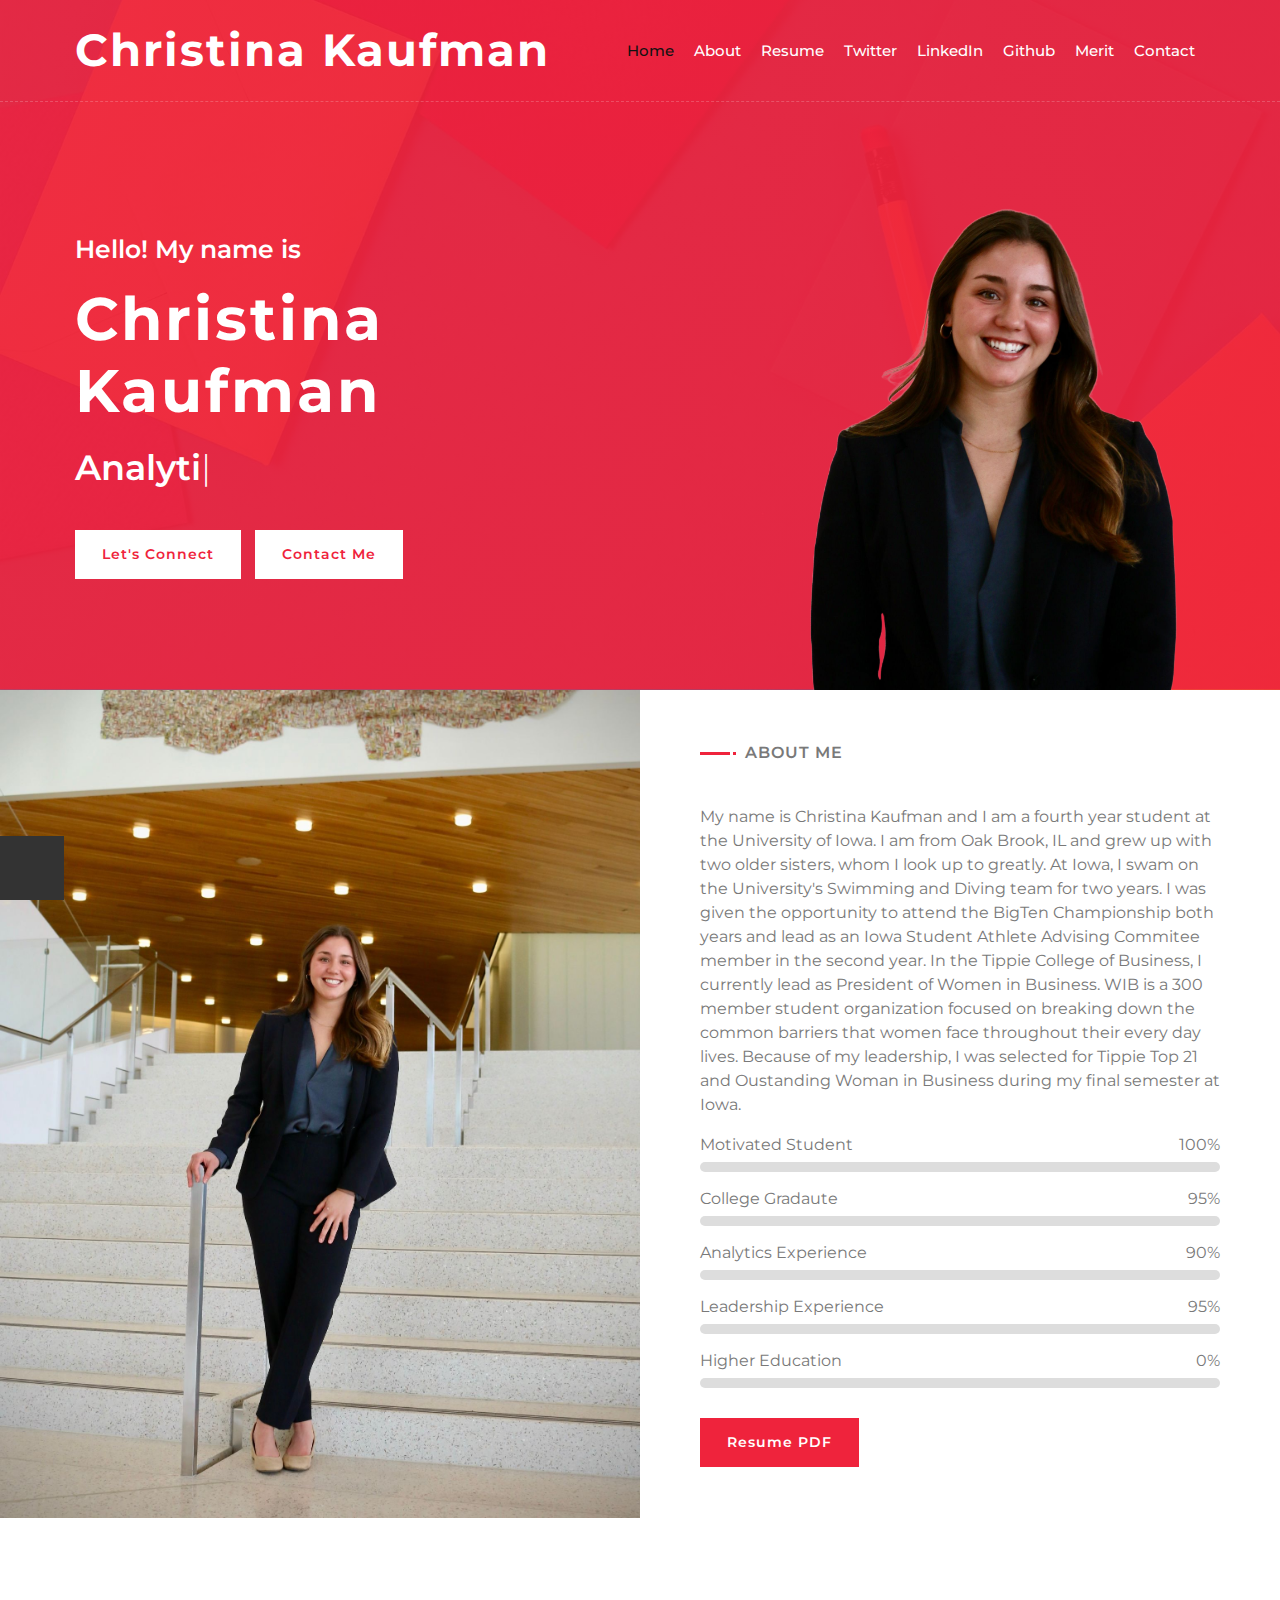
==== index.html @ ead56c54 "terms edited" ====
<!DOCTYPE html>
<html lang="en">
  <head>
    <meta charset="utf-8" />
    <title>Christina Kaufman Portfolio</title>
    <meta content="width=device-width, initial-scale=1.0" name="viewport" />
    <meta content="Free Website Template" name="keywords" />
    <meta content="Free Website Template" name="description" />

    <!-- Favicon -->
    <link href="img/favicon.ico" rel="icon" />

    <!-- Google Font -->
    <link
      href="https://fonts.googleapis.com/css2?family=Montserrat:wght@300;400;500;600;700&display=swap"
      rel="stylesheet"
    />

    <!-- CSS Libraries -->
    <link
      href="https://stackpath.bootstrapcdn.com/bootstrap/4.4.1/css/bootstrap.min.css"
      rel="stylesheet"
    />
    <link
      href="https://cdnjs.cloudflare.com/ajax/libs/font-awesome/5.10.0/css/all.min.css"
      rel="stylesheet"
    />
    <link href="lib/animate/animate.min.css" rel="stylesheet" />
    <link href="lib/owlcarousel/assets/owl.carousel.min.css" rel="stylesheet" />
    <link href="lib/lightbox/css/lightbox.min.css" rel="stylesheet" />

    <!-- Template Stylesheet -->
    <link href="css/style.css" rel="stylesheet" />
    <link rel="stylesheet" href="cookie-popup.css" />
    <div id="cookie-popup"></div>
  </head>
 <!-- Google tag (gtag.js) -->
 <script
 async
 src="https://www.googletagmanager.com/gtag/js?id=G-MNGCV8JX22"
></script>
<script>
 window.dataLayer = window.dataLayer || [];
 function gtag() {
   dataLayer.push(arguments);
 }
 gtag("js", new Date());

 gtag("config", "G-MNGCV8JX22");
</script>
  <body data-spy="scroll" data-target=".navbar" data-offset="51">
    <!-- Nav Bar Start -->
    <div class="navbar navbar-expand-lg bg-light navbar-light">
      <div class="container-fluid">
        <a href="index.html" class="navbar-brand">Christina Kaufman</a>
        <button
          type="button"
          class="navbar-toggler"
          data-toggle="collapse"
          data-target="#navbarCollapse"
        >
          <span class="navbar-toggler-icon"></span>
        </button>

        <div
          class="collapse navbar-collapse justify-content-between"
          id="navbarCollapse"
        >
          <div class="navbar-nav ml-auto">
            <a href="#home" class="nav-item nav-link active">Home</a>
            <a href="#about" class="nav-item nav-link">About</a>
            <a href="#resume" class="nav-item nav-link">Resume</a>
            <a
              href="http://www.twitter.com/ckaufman_"
              class="nav-item nav-link"
            >
              Twitter
            </a>
            <a
              href="http://www.linkedin.com/in/christina-kaufman/"
              class="nav-item nav-link"
              >LinkedIn</a
            >
            <a
              href="https://github.com/christinakaufman"
              class="nav-item nav-link"
            >
              Github</a
            >
            <a
              href="https://meritpages.com/Christina-Maria-Kaufman/5273408"
              class="nav-item nav-link"
              >Merit</a
            >
            <a href="#contact" class="nav-item nav-link">Contact</a>
          </div>
        </div>
      </div>
    </div>
    <!-- Nav Bar End -->

    <!-- Hero Start -->
    <div class="hero" id="home">
      <div class="container-fluid">
        <div class="row align-items-center">
          <div class="col-sm-12 col-md-6">
            <div class="hero-content">
              <div class="hero-text">
                <p>Hello! My name is</p>
                <h1>Christina Kaufman</h1>
                <h2></h2>
                <div class="typed-text">
                  Analytics Student, Dedicated Leader, Little Sister, Loving
                  Daughter, Loyal Friend
                </div>
              </div>
              <div class="hero-btn">
                <a
                  class="btn"
                  href="http://www.linkedin.com/in/christina-kaufman/"
                  >Let's Connect</a
                >
                <a class="btn" href="#contact">Contact Me</a>
              </div>
            </div>
          </div>
          <div class="col-sm-12 col-md-6 d-none d-md-block">
            <div class="hero-image">
              <img src="img/hero.png" alt="Hero Image" />
            </div>
          </div>
        </div>
      </div>
    </div>
    <!-- Hero End -->

    <!-- About Start -->
    <div class="about wow fadeInUp" data-wow-delay="0.1s" id="about">
      <div class="container-fluid">
        <div class="row align-items-center">
          <div class="col-lg-6">
            <div class="about-img">
              <img src="img/about.jpg" alt="Image" />
            </div>
          </div>
          <div class="col-lg-6">
            <div class="about-content">
              <div class="section-header text-left">
                <p> About Me</p>
              </div>
              <div class="about-text">
                <p>
                  My name is Christina Kaufman and I am a fourth year student at
                  the University of Iowa. I am from Oak Brook, IL and grew up
                  with two older sisters, whom I look up to greatly. At Iowa, I
                  swam on the University's Swimming and Diving team for two
                  years. I was given the opportunity to attend the BigTen
                  Championship both years and lead as an Iowa Student Athlete
                  Advising Commitee member in the second year. In the Tippie
                  College of Business, I currently lead as President of Women in
                  Business. WIB is a 300 member student organization focused on
                  breaking down the common barriers that women face throughout
                  their every day lives. Because of my leadership, I was
                  selected for Tippie Top 21 and Oustanding Woman in Business
                  during my final semester at Iowa.
                </p>
              </div>
              <div class="skills">
                <div class="skill-name">
                  <p>Motivated Student</p>
                  <p>100%</p>
                </div>
                <div class="progress">
                  <div
                    class="progress-bar"
                    role="progressbar"
                    aria-valuenow="100"
                    aria-valuemin="0"
                    aria-valuemax="100"
                  ></div>
                </div>
                <div class="skill-name">
                  <p>College Gradaute</p>
                  <p>95%</p>
                </div>
                <div class="progress">
                  <div
                    class="progress-bar"
                    role="progressbar"
                    aria-valuenow="95"
                    aria-valuemin="0"
                    aria-valuemax="100"
                  ></div>
                </div>
                <div class="skill-name">
                  <p>Analytics Experience</p>
                  <p>90%</p>
                </div>
                <div class="progress">
                  <div
                    class="progress-bar"
                    role="progressbar"
                    aria-valuenow="90"
                    aria-valuemin="0"
                    aria-valuemax="100"
                  ></div>
                </div>
                <div class="skill-name">
                  <p>Leadership Experience</p>
                  <p>95%</p>
                </div>
                <div class="progress">
                  <div
                    class="progress-bar"
                    role="progressbar"
                    aria-valuenow="90"
                    aria-valuemin="0"
                    aria-valuemax="100"
                  ></div>
                </div>
                <div class="skill-name">
                    <p>Higher Education</p>
                    <p>0%</p>
                  </div>
                  <div class="progress">
                    <div
                      class="progress-bar"
                      role="progressbar"
                      aria-valuenow="0"
                      aria-valuemin="0"
                      aria-valuemax="100"
                    ></div>
                  </div>
              </div>
              <a class="btn" a href="./pdf/Resume.pdf">Resume PDF</a>
            </div>
          </div>
        </div>
      </div>
    </div>
    <!-- About End -->

    <!-- Resume Start -->
    <div class="resume" id="resume">
      <div class="container">
        <header
          class="section-header text-center wow zoomIn"
          data-wow-delay="0.1s"
        >
          <p>My Resume</p>
          <h2>Working Experience</h2>
        </header>
        <div class="timeline">
          <div class="timeline-item left wow slideInLeft" data-wow-delay="0.1s">
            <div class="timeline-text">
              <div class="timeline-date">March 2023 - Present</div>
              <h2>Marketing Data Analyst - Part-Time</h2>
              <h4>Sioux Valley Family Health, Remote</h4>
              <p>
                Create intentional marketing content for all social media
                platformas that align with company's brand. Formulate proper
                business deals for the medical spa practice based on seasonal
                and client data. Assist company in making effective business
                decisions to grow their medical spa practice.
              </p>
            </div>
          </div>
          <div
            class="timeline-item right wow slideInRight"
            data-wow-delay="0.1s"
          >
            <div class="timeline-text">
              <div class="timeline-date">June 2022 - August 2022</div>
              <h2>Data Analytics Summer Intern</h2>
              <h4>Shore Capital Partners, Chicago, IL</h4>
              <p>
                Assist in data cleaning and organizing external portfolio
                companies and internal systems on Salesforce platforms. Utilize
                visualization tools to determine the best potential areas of
                growth for ENT and allergy companies. Create predictive models
                that determines whether patients will return in six months for
                urgent care companies.
              </p>
            </div>
          </div>
          <div class="timeline-item left wow slideInLeft" data-wow-delay="0.1s">
            <div class="timeline-text">
              <div class="timeline-date">June 2021 - May 2022</div>
              <h2>Student Analyst</h2>
              <h4>ITS HelpDesk - University of Iowa, Iowa City, IA </h4>
              <p>
                Provide front-line technical support by answering phone calls, replying to emails, and assisting walk-ins. Formulate an accurate knowledge of ITS documentation and communicate information effectively. Compile accurate data in softward program to enhance customer's experience with the ITS department.
              </p>
            </div>
        </div>
      </div>
    </div>
<!-- Job Experience End -->

<!-- Technical Experience End --> 
    <div class="resume" id="resume">
        <div class="container">
          <header
            class="section-header text-center wow zoomIn"
            data-wow-delay="0.1s"
          >
        <h2>Technical Experience</h2>
          </header>
          <div class="timeline">
            <div class="timeline-item left wow slideInLeft" data-wow-delay="0.1s">
              <div class="timeline-text">
                <h2>Tools</h2>
                <p>R, Scout, Python, SQL, Rattle, Microsoft Excel, Microsoft Access, Microsoft Azure, Scrum, GitHub, Tableau, Canva, PowerBI</p>
              </div>
            </div>
            <div class="timeline-item left wow slideInLeft" data-wow-delay="0.1s">
                <div class="timeline-text">
                  <h2>Technical Skills</h2>
                  <p>Data Visualization, Data Cleaning, Linear & Logistic Regression, Time-Series, Forecasting, Correlation, Linear Optimization, Predictive Modeling & Analytics, Digital Product Management</p>
                </div>
              </div>
            </div>
        </div>
    </div>
<!-- Techical Experience End -->

 <!-- Resume Start -->
 <div class="resume" id="resume">
    <div class="container">
      <header
        class="section-header text-center wow zoomIn"
        data-wow-delay="0.1s"
      >
        <h2>Leadership Experience</h2>
      </header>
      <div class="timeline">
        <div class="timeline-item left wow slideInLeft" data-wow-delay="0.1s">
          <div class="timeline-text">
            <div class="timeline-date">April 2022 - Present</div>
            <h2>President</h2>
            <h4>Women in Business</h4>
            <p>
              Coordinate a diverse speaker series for general meetings that relates to a variety of members throughout the year. Motivate the executive board in achieving their goals by communicating frequently and offering assistance. Assist in planning and executing the Big10 Women in Business Leadership Conference.
            </p>
          </div>
        </div>
        <div
          class="timeline-item right wow slideInRight"
          data-wow-delay="0.1s"
        >
          <div class="timeline-text">
            <div class="timeline-date">August 2022 - Present</div>
            <h2>Member</h2>
            <h4>Tippie Gender Inclusivity Task Force</h4>
            <p>
              Elected by the Dean of the Tippie College of Business to serve on board with five other students and professors. Attend monthly meetings to disucss gender equity and related issues within the Tippie College of Business.
            </p>
          </div>
        </div>
        <div class="timeline-item left wow slideInLeft" data-wow-delay="0.1s">
          <div class="timeline-text">
            <div class="timeline-date">August 2019 - May 2021</div>
            <h2>Student Athlete</h2>
            <h4>University of Iowa Women's Swimming & Diving </h4>
            <p>
              Participated in Big Ten Conference Championships in 2020 & 2021. Recipient of the "Fight for Iowa" award for the 2020-21 season. Defended Title IX within the athletic department, which resulted in team's reinstatement. One of fifty student athlete representatives for the Iowa Athletic Program. Coordinate and promoted civil engagement and educational events each month for Iowa Athletics. One of eight Leadership subcommittee members who enhanced leadership qualities of the student athletes.
            </p>
          </div>
      </div>
    </div>
  </div>
<!-- Job Experience End -->

    <!-- Banner Start -->
    <div class="banner wow zoomIn" data-wow-delay="0.1s">
        <div class="container">
        <div class="section-header text-center">
          <p>Awards & Recognitions</p>
          <h2>2023 <span>Tippie Top 21</span> Awardee</h2>
        </div>
        <div class="container banner-text">
          <p>
            Selected due to excellence in leadership, scholarship, advancing
            DEI, and experiential learning skills within the Tippie College of
            Business. One of twenty-one students in the college to receive this
            award in 2023.
          </p>
        </div>
      </div>
    </div>
    <!-- Banner End -->

    <!-- Banner Start -->
    <div class="banner wow zoomIn" data-wow-delay="0.1s">
      <div class="container">
        <div class="section-header text-center">
          <p>Awards & Recognition</p>
          <h2>2023 <span>Oustanding Women in Business</span> Awardee</h2>
        </div>
        <div class="container banner-text">
          <p>
            One of nine selected for 2023 Oustanding Women in Business. Selected
            due to my leadership and notability within the Tippie College of
            Business.
          </p>
        </div>
      </div>
    </div>
    <!-- Banner End -->

    <!-- Banner Start -->
    <div class="banner wow zoomIn" data-wow-delay="0.1s">
      <div class="container">
        <div class="section-header text-center">
          <p>Awards & Recognition</p>
          <h2>2021 <span>Fight for Iowa</span> Awardee</h2>
        </div>
        <div class="container banner-text">
          <p>
            Given to an athlete who shows commitment and passion to the
            University of Iowa's mission. For my efforts defending Title IX
            within Iowa Athletics, resulting in the reinstatement of the
            University of Iowa Swimming & Diving program.
          </p>
        </div>
      </div>
    </div>
    <!-- Banner End -->

    <!-- Contact Start -->
    <div class="contact wow fadeInUp" data-wow-delay="0.1s" id="contact">
      <div class="container-fluid">
        <div class="container">
          <div class="row align-items-center">
            <div class="col-md-4"></div>
            <div class="col-md-8">
              <div class="contact-form">
                <div id="success"></div>
                <form
                  name="sentMessage"
                  id="contactForm"
                  novalidate="novalidate"
                >
                  <div class="control-group">
                    <input
                      type="text"
                      class="form-control"
                      id="name"
                      placeholder="Your Name"
                      required="required"
                      data-validation-required-message="Please enter your name"
                    />
                    <p class="help-block"></p>
                  </div>
                  <div class="control-group">
                    <input
                      type="email"
                      class="form-control"
                      id="email"
                      placeholder="Your Email"
                      required="required"
                      data-validation-required-message="Please enter your email"
                    />
                    <p class="help-block"></p>
                  </div>
                  <div class="control-group">
                    <input
                      type="text"
                      class="form-control"
                      id="subject"
                      placeholder="Subject"
                      required="required"
                      data-validation-required-message="Please enter a subject"
                    />
                    <p class="help-block"></p>
                  </div>
                  <div class="control-group">
                    <textarea
                      class="form-control"
                      id="message"
                      placeholder="Message"
                      required="required"
                      data-validation-required-message="Please enter your message"
                    ></textarea>
                    <p class="help-block"></p>
                  </div>
                  <div>
                    <button class="btn" type="submit" id="sendMessageButton">
                      Send Message
                    </button>
                  </div>
                </form>
              </div>
            </div>
          </div>
        </div>
      </div>
    </div>
    <!-- Contact End -->

    <!-- Footer Start -->
    <div class="footer wow fadeIn" data-wow-delay="0.3s">
      <div class="container-fluid">
        <div class="container">
          <div class="footer-info">
            <h2>Christina Kaufman</h2>
            <h3>Iowa City & Chicagoland Areas</h3>
            <div class="footer-menu">
              <p>(630) 649-8165</p>
              <p>christina.m.kaufman@gmail.com</p>
            </div>
            <div class="footer-social">
              <a href="http://www.twitter.com/ckaufman_"
                ><i class="fab fa-twitter"></i
              ></a>
              <a href="https://www.linkedin.com/in/christina-kaufman/"
                ><i class="fab fa-linkedin-in"></i
              ></a>
            </div>
          </div>
        </div>
        <div class="container copyright">
          <p>
            &copy; <a href="#">Christina Kaufman Portfolio 2023</a>, All Right
            Reserved | Designed By
            <a>Christina Kaufman</a>
          </p>
          <p><a href="./privacy.html" class="privacy-link">Privacy Policy</a></p>
          <p><a href="./terms.html" class="terms-link">Terms and Conditions</a></p>
          <p><a href="./cookie-popup.html" class="cookie-popup">Cookies</a></p>
        </div>
      </div>
    </div>
    <!-- Footer End -->

    <!-- Back to top button -->
    <a href="#" class="btn back-to-top"><i class="fa fa-chevron-up"></i></a>

    <!-- Pre Loader -->
    <div id="loader" class="show">
      <div class="loader"></div>
    </div>

    <!-- JavaScript Libraries -->
    <script src="https://code.jquery.com/jquery-3.4.1.min.js"></script>
    <script src="https://stackpath.bootstrapcdn.com/bootstrap/4.4.1/js/bootstrap.bundle.min.js"></script>
    <script src="lib/easing/easing.min.js"></script>
    <script src="lib/wow/wow.min.js"></script>
    <script src="lib/waypoints/waypoints.min.js"></script>
    <script src="lib/typed/typed.min.js"></script>
    <script src="lib/owlcarousel/owl.carousel.min.js"></script>
    <script src="lib/isotope/isotope.pkgd.min.js"></script>
    <script src="lib/lightbox/js/lightbox.min.js"></script>

    <!-- Contact Javascript File -->
    <script src="mail/jqBootstrapValidation.min.js"></script>
    <script src="mail/contact.js"></script>

    <!-- Template Javascript -->
    <script src="js/main.js"></script>
    <script src="cookie-popup.js"></script>
  </body>
</html>
---- css/style.css ----
/*******************************/
/********* General CSS *********/
/*******************************/
body {
  color: #797979;
  background: #ffffff;
  font-family: "Montserrat", sans-serif;
}

h1,
h2,
h3,
h4,
h5,
h6 {
  color: #414141;
}

a {
  color: #313131;
  transition: 0.3s;
}

a:hover,
a:active,
a:focus {
  color: #ef233c;
  outline: none;
  text-decoration: none;
}

.btn:focus,
.form-control:focus {
  box-shadow: none;
}

.container-fluid {
  max-width: 1366px;
}

.btn {
  padding: 12px 25px;
  font-size: 14px;
  font-weight: 600;
  letter-spacing: 1px;
  color: #ffffff;
  background: #ef233c;
  border: 2px solid transparent;
  border-radius: 0;
  box-shadow: inset 0 0 0 50px #ef233c;
  transition: ease-out 0.3s;
  -webkit-transition: ease-out 0.3s;
  -moz-transition: ease-out 0.3s;
}

.btn:hover {
  color: #ef233c;
  background: transparent;
  box-shadow: inset 0 0 0 0 #ef233c;
  border-color: #ef233c;
}

#loader {
  position: fixed;
  top: 0;
  right: 0;
  bottom: 0;
  left: 0;
  display: flex;
  align-items: center;
  justify-content: center;
  background: #ffffff;
  opacity: 0;
  visibility: hidden;
  -webkit-transition: opacity 0.3s ease-out, visibility 0s linear 0.3s;
  -o-transition: opacity 0.3s ease-out, visibility 0s linear 0.3s;
  transition: opacity 0.3s ease-out, visibility 0s linear 0.3s;
  z-index: 999;
}

#loader.show {
  -webkit-transition: opacity 0.6s ease-out, visibility 0s linear 0s;
  -o-transition: opacity 0.6s ease-out, visibility 0s linear 0s;
  transition: opacity 0.6s ease-out, visibility 0s linear 0s;
  visibility: visible;
  opacity: 1;
}

#loader .loader {
  position: relative;
  width: 45px;
  height: 45px;
  border: 5px solid #dddddd;
  border-top: 5px solid #ef233c;
  border-radius: 50%;
  -webkit-animation: spin 2s linear infinite;
  animation: spin 2s linear infinite;
}

@-webkit-keyframes spin {
  0% {
    -webkit-transform: rotate(0deg);
  }
  100% {
    -webkit-transform: rotate(360deg);
  }
}

@keyframes spin {
  0% {
    transform: rotate(0deg);
  }
  100% {
    transform: rotate(360deg);
  }
}

.back-to-top {
  position: fixed;
  display: none;
  width: 44px;
  height: 44px;
  padding: 8px 0;
  text-align: center;
  line-height: 1;
  font-size: 22px;
  right: 15px;
  bottom: 15px;
  z-index: 9;
}

.back-to-top i {
  color: #ffffff;
}

.back-to-top:hover i {
  color: #414141;
}

/**********************************/
/*********** Nav Bar CSS **********/
/**********************************/
.navbar {
  position: relative;
  transition: 0.5s;
  z-index: 999;
}

.navbar.nav-sticky {
  position: fixed;
  top: 0;
  width: 100%;
  box-shadow: 0 2px 5px rgba(0, 0, 0, 0.3);
}

.navbar .navbar-brand {
  margin: 0;
  font-size: 45px;
  line-height: 0px;
  font-weight: 700;
  letter-spacing: 2px;
  transition: 0.5s;
}

.navbar .navbar-brand img {
  max-width: 100%;
  max-height: 40px;
}

.navbar .dropdown-menu {
  margin-top: 0;
  border: 0;
  border-radius: 0;
  background: #f8f9fa;
}

@media (min-width: 992px) {
  .navbar {
    position: absolute;
    width: 100%;
    padding: 30px 60px;
    background: transparent !important;
    border-bottom: 1px dashed rgba(256, 256, 256, 0.2);
    z-index: 9;
  }

  .navbar.nav-sticky {
    padding: 10px 60px;
    background: #ffffff !important;
  }

  .navbar .navbar-brand {
    color: #ffffff;
  }

  .navbar.nav-sticky .navbar-brand {
    color: #ef233c;
  }

  .navbar-light .navbar-nav .nav-link,
  .navbar-light .navbar-nav .nav-link:focus {
    padding: 10px 10px 8px 10px;
    color: #ffffff;
    font-size: 15px;
    font-weight: 500;
  }

  .navbar-light.nav-sticky .navbar-nav .nav-link,
  .navbar-light.nav-sticky .navbar-nav .nav-link:focus {
    color: #414141;
  }

  .navbar-light .navbar-nav .nav-link:hover,
  .navbar-light .navbar-nav .nav-link.active {
    color: #111111;
  }

  .navbar-light.nav-sticky .navbar-nav .nav-link:hover,
  .navbar-light.nav-sticky .navbar-nav .nav-link.active {
    color: #ef233c;
  }
}

@media (max-width: 991.98px) {
  .navbar {
    padding: 15px;
    background: #ffffff !important;
  }

  .navbar .navbar-brand {
    color: #ef233c;
  }

  .navbar .navbar-nav {
    margin-top: 15px;
  }

  .navbar a.nav-link {
    padding: 5px;
  }

  .navbar .dropdown-menu {
    box-shadow: none;
  }
}

/*******************************/
/********** Hero CSS ***********/
/*******************************/
.hero {
  position: relative;
  width: 100%;
  margin-bottom: 45px;
  padding: 120px 0 0 0;
  overflow: hidden;
  background: linear-gradient(rgba(239, 35, 60, 0.95), rgba(239, 35, 60, 0.95)),
    url(../img/hero-bg.jpg);
  background-position: center;
  background-repeat: no-repeat;
  background-size: cover;
}

.hero .container-fluid {
  padding: 0;
}

.hero .hero-image {
  position: relative;
  text-align: right;
  padding-right: 75px;
}

.hero .hero-image img {
  max-width: 80%;
  max-height: 80%;
}

.hero .hero-content {
  position: relative;
  padding-left: 75px;
  display: flex;
  align-items: flex-start;
  justify-content: center;
  flex-direction: column;
}

.hero .hero-text p {
  color: #ffffff;
  font-size: 25px;
  font-weight: 600;
  margin-bottom: 15px;
}

.hero .hero-text h1 {
  color: #ffffff;
  font-size: 60px;
  font-weight: 700;
  letter-spacing: 3px;
  margin-bottom: 15px;
}

.hero .hero-text h2 {
  display: inline-block;
  margin: 0;
  height: 35px;
  color: #ffffff;
  font-size: 35px;
  font-weight: 600;
}

.hero .hero-text .typed-text {
  display: none;
}

.hero .hero-text .typed-cursor {
  font-size: 35px;
  font-weight: 300;
  color: #ffffff;
}

.hero .hero-btn .btn {
  margin-top: 35px;
  color: #ef233c;
  background: #ffffff;
  box-shadow: inset 0 0 0 50px #ffffff;
}

.hero .hero-btn .btn:hover {
  color: #ffffff;
  background: transparent;
  box-shadow: inset 0 0 0 0 #ffffff;
  border-color: #ffffff;
}

.hero .hero-btn .btn:first-child {
  margin-right: 10px;
}

@media (max-width: 991.98px) {
  .hero {
    padding-top: 60px;
  }

  .hero .hero-content {
    padding: 0 15px;
  }

  .hero .hero-text p {
    font-size: 20px;
  }

  .hero .hero-text h1 {
    font-size: 45px;
  }

  .hero .hero-text h2 {
    font-size: 25px;
    height: 25px;
  }

  .hero .hero-btn .btn {
    padding: 12px 30px;
    letter-spacing: 1px;
  }
}

@media (max-width: 767.98px) {
  .hero {
    padding-top: 60px;
    padding-bottom: 60px;
  }

  .hero,
  .hero .hero-text,
  .hero .hero-btn {
    width: 100%;
    text-align: center;
  }

  .hero .hero-text p {
    font-size: 18px;
  }

  .hero .hero-text h1 {
    font-size: 35px;
  }

  .hero .hero-text h2 {
    font-size: 22px;
    height: 22px;
  }

  .hero .hero-btn .btn {
    padding: 10px 15px;
    letter-spacing: 1px;
  }
}

@media (max-width: 575.98px) {
  .hero .hero-text p {
    font-size: 16px;
  }

  .hero .hero-text h1 {
    font-size: 30px;
  }

  .hero .hero-text h2 {
    font-size: 18px;
    height: 18px;
  }

  .hero .hero-btn .btn {
    padding: 8px 10px;
    letter-spacing: 0;
  }
}

/*******************************/
/******* Section Header ********/
/*******************************/
.section-header {
  position: relative;
  margin-bottom: 45px;
}

.section-header p {
  display: inline-block;
  margin: 0 30px;
  margin-bottom: 10px;
  padding-left: 15px;
  position: relative;
  font-size: 16px;
  font-weight: 600;
  letter-spacing: 1px;
  text-transform: uppercase;
  background: #ffffff;
}

.section-header p::before {
  position: absolute;
  content: "";
  height: 3px;
  top: 11px;
  right: 0;
  left: -30px;
  background: #ef233c;
  z-index: -1;
}

.section-header p::after {
  position: absolute;
  content: "";
  width: 3px;
  height: 3px;
  top: 11px;
  left: 3px;
  background: #ef233c;
  z-index: 1;
}

.section-header h2 {
  margin: 0;
  position: relative;
  font-size: 45px;
  font-weight: 700;
}

@media (max-width: 767.98px) {
  .section-header h2 {
    font-size: 30px;
  }
}

/*******************************/
/********** About CSS **********/
/*******************************/
.about {
  position: relative;
  width: 100%;
  margin: -45px 0 45px 0;
}

.about .col-lg-6 {
  padding: 0;
}

.about .section-header {
  margin-bottom: 30px;
}

.about .about-img {
  position: relative;
  height: 100%;
}

.about .about-img img {
  position: relative;
  width: 100%;
  height: 100%;
  object-fit: cover;
}

.about .about-content {
  padding: 0 60px;
}

.about .about-text p {
  font-size: 16px;
}

.about .skills {
  margin-bottom: 30px;
}

.about .skill-name {
  margin-top: 15px;
}

.about .skill-name p {
  display: inline-block;
  margin-bottom: 5px;
  font-size: 16px;
  font-weight: 400;
}

.about .skill-name p:last-child {
  float: right;
}

.about .progress {
  height: 10px;
  border-radius: 10px;
  background: #dddddd;
}

.about .progress .progress-bar {
  width: 0px;
  background: #ef233c;
  border-radius: 10px;
  transition: 2s;
}

.about .about-text a.btn {
  margin-top: 15px;
}

@media (max-width: 991.98px) {
  .about .about-content {
    padding: 45px 15px 0 15px;
  }
}

/*******************************/
/******* Experience CSS ********/
/*******************************/
.experience {
  position: relative;
  padding: 45px 0 15px 0;
}

.experience .timeline {
  position: relative;
  width: 100%;
}

.experience .timeline::after {
  content: "";
  position: absolute;
  width: 2px;
  background: #ef233c;
  top: 0;
  bottom: 0;
  left: 50%;
  margin-left: -1px;
}

.experience .timeline .timeline-item {
  position: relative;
  background: inherit;
  width: 50%;
  margin-bottom: 30px;
}

.experience .timeline .timeline-item.left {
  left: 0;
  padding-right: 30px;
}

.experience .timeline .timeline-item.right {
  left: 50%;
  padding-left: 30px;
}

.experience .timeline .timeline-item::after {
  content: "";
  position: absolute;
  width: 16px;
  height: 16px;
  top: 48px;
  right: -8px;
  background: #ffffff;
  border: 2px solid #ef233c;
  border-radius: 16px;
  z-index: 1;
}

.experience .timeline .timeline-item.right::after {
  left: -8px;
}

.experience .timeline .timeline-item::before {
  content: "";
  position: absolute;
  width: 0;
  height: 0;
  top: 46px;
  right: 10px;
  z-index: 1;
  border: 10px solid;
  border-color: transparent transparent transparent #dddddd;
}

.experience .timeline .timeline-item.right::before {
  left: 10px;
  border-color: transparent #dddddd transparent transparent;
}

.experience .timeline .timeline-date {
  position: absolute;
  width: 100%;
  top: 44px;
  font-size: 16px;
  font-weight: 600;
  color: #ef233c;
  text-transform: uppercase;
  letter-spacing: 1px;
  z-index: 1;
}

.experience .timeline .timeline-item.left .timeline-date {
  text-align: left;
  left: calc(100% + 55px);
}

.experience .timeline .timeline-item.right .timeline-date {
  text-align: right;
  right: calc(100% + 55px);
}

.experience .timeline .timeline-text {
  padding: 30px;
  background: #ffffff;
  position: relative;
  border-right: 5px solid #dddddd;
  box-shadow: 0 0 60px rgba(0, 0, 0, 0.08);
}

.experience .timeline .timeline-item.right .timeline-text {
  border-right: none;
  border-left: 5px solid #dddddd;
}

.experience .timeline .timeline-text h2 {
  margin: 0 0 5px 0;
  font-size: 22px;
  font-weight: 600;
}

.experience .timeline .timeline-text h4 {
  margin: 0 0 10px 0;
  font-size: 16px;
  font-style: italic;
  font-weight: 400;
}

.experience .timeline .timeline-text p {
  margin: 0;
  font-size: 16px;
}

@media (max-width: 767.98px) {
  .experience .timeline::after {
    left: 8px;
  }

  .experience .timeline .timeline-item {
    width: 100%;
    padding-left: 38px;
  }

  .experience .timeline .timeline-item.left {
    padding-right: 0;
  }

  .experience .timeline .timeline-item.right {
    left: 0%;
    padding-left: 38px;
  }

  .experience .timeline .timeline-item.left::after,
  .experience .timeline .timeline-item.right::after {
    left: 0;
  }

  .experience .timeline .timeline-item.left::before,
  .experience .timeline .timeline-item.right::before {
    left: 18px;
    border-color: transparent #dddddd transparent transparent;
  }

  .experience .timeline .timeline-item.left .timeline-date,
  .experience .timeline .timeline-item.right .timeline-date {
    position: relative;
    top: 0;
    right: auto;
    left: 0;
    text-align: left;
    margin-bottom: 10px;
  }

  .experience .timeline .timeline-item.left .timeline-text,
  .experience .timeline .timeline-item.right .timeline-text {
    border-right: none;
    border-left: 5px solid #dddddd;
  }
}

/*******************************/
/********* Service CSS *********/
/*******************************/
.service {
  position: relative;
  width: 100%;
  padding: 45px 0 15px 0;
}

.service .service-item {
  position: relative;
  margin-bottom: 30px;
  display: flex;
  align-items: center;
  box-shadow: inset 0 0 0 0 transparent;
  transition: ease-out 0.5s;
}

.service .service-item:hover {
  box-shadow: inset 800px 0 0 0 #ef233c;
}

.service .service-icon {
  position: relative;
  width: 150px;
  min-height: 150px;
  display: flex;
  align-items: center;
  justify-content: center;
  border: 1px solid #ef233c;
  background: #ffffff;
}

.service .service-icon i {
  position: relative;
  font-size: 60px;
  color: #ef233c;
  transition: 0.3s;
}

.service .service-item:hover i {
  font-size: 75px;
}

.service .service-text {
  position: relative;
  width: calc(100% - 120px);
  padding: 0 30px;
}

.service .service-text h3 {
  margin-bottom: 10px;
  font-size: 20px;
  font-weight: 600;
  transition: 1s;
}

.service .service-text p {
  margin: 0;
  font-size: 16px;
  transition: 1s;
}

.service .service-item:hover .service-text h3,
.service .service-item:hover .service-text p {
  color: #ffffff;
}

@media (max-width: 575.98px) {
  .service .service-text h3 {
    font-size: 16px;
    margin-bottom: 5px;
  }

  .service .service-text p {
    font-size: 14px;
  }
}

/*******************************/
/******** Portfolio CSS ********/
/*******************************/
.portfolio {
  position: relative;
  padding: 45px 0 15px 0;
}

.portfolio #portfolio-filter {
  padding: 0;
  margin: -15px 0 25px 0;
  list-style: none;
  font-size: 0;
  text-align: center;
}

.portfolio #portfolio-filter li {
  cursor: pointer;
  display: inline-block;
  margin: 5px;
  padding: 6px 12px;
  font-size: 14px;
  font-weight: 600;
  color: #ffffff;
  background: #ef233c;
  border: 2px solid transparent;
  border-radius: 0;
  box-shadow: inset 0 0 0 50px #ef233c;
  transition: ease-out 0.3s;
  -webkit-transition: ease-out 0.3s;
  -moz-transition: ease-out 0.3s;
}

.portfolio #portfolio-filter li:hover,
.portfolio #portfolio-filter li.filter-active {
  color: #ef233c;
  background: transparent;
  box-shadow: inset 0 0 0 0 #ef233c;
  border-color: #ef233c;
}

.portfolio .portfolio-item {
  position: relative;
}

.portfolio .portfolio-wrap {
  position: relative;
  width: 100%;
}

.portfolio .portfolio-img {
  position: relative;
  overflow: hidden;
}

.portfolio .portfolio-img img {
  position: relative;
  width: 100%;
  height: 100%;
  object-fit: cover;
  transform: scale(1.1);
  transition: 0.5s;
}

.portfolio .portfolio-item:hover img {
  margin-left: 15px;
}

.portfolio .portfolio-text {
  position: relative;
  height: 60px;
  width: calc(100% - 30px);
  margin: -30px 15px 30px 15px;
  display: flex;
  align-items: center;
  background: #ffffff;
  box-shadow: 0 0 15px rgba(0, 0, 0, 0.12);
}

.portfolio .portfolio-text h3 {
  width: calc(100% - 70px);
  font-size: 18px;
  font-weight: 600;
  margin: 0 0 0 15px;
  white-space: nowrap;
  overflow: hidden;
}

.portfolio .portfolio-text a.btn {
  width: 50px;
  height: 50px;
  padding: 0 0 2px 1px;
  display: flex;
  align-items: center;
  justify-content: center;
  font-size: 45px;
  font-weight: 100;
}

.portfolio .portfolio-item:hover a.btn {
  color: #ef233c;
  background: transparent;
  box-shadow: inset 0 0 0 0 #ef233c;
  border-color: #ef233c;
}

/*******************************/
/********* Banner CSS **********/
/*******************************/
.banner {
  position: relative;
  width: 100%;
  margin: 45px 0;
  padding: 90px 0;
  background: #ef233c;
}

.banner .container {
  max-width: 750px;
  text-align: center;
}

.banner .section-header {
  margin-bottom: 20px;
}

.banner .section-header p {
  color: #414141;
  background: transparent;
}

.banner .section-header p::after {
  display: none;
}

.banner .section-header h2 {
  color: #ffffff;
}

.banner .section-header h2 span {
  color: #414141;
  font-size: 50px;
}

.banner .banner-text p {
  font-size: 18px;
  color: #ffffff;
}

.banner .banner-text .btn {
  margin-top: 15px;
  color: #ef233c;
  background: #ffffff;
  box-shadow: inset 0 0 0 50px #ffffff;
}

.banner .banner-text .btn:hover {
  color: #ffffff;
  background: transparent;
  box-shadow: inset 0 0 0 0 #ffffff;
  border-color: #ffffff;
}

/*******************************/
/********* Pricing CSS *********/
/*******************************/
.price {
  position: relative;
  width: 100%;
  padding: 45px 0 15px 0;
}

.price .row {
  padding: 0 15px;
}

.price .col-md-4 {
  padding: 0;
}

.price .price-item {
  position: relative;
  margin-bottom: 30px;
  background: #ffffff;
}

.price .featured-item {
  box-shadow: 0 0 30px rgba(0, 0, 0, 0.2);
  z-index: 1;
}

.price .price-header,
.price .price-body,
.price .price-footer {
  position: relative;
  text-align: center;
}

.price .price-header {
  padding: 45px 0 30px 0;
  color: #414141;
}

.price .price-item.featured-item .price-header {
  color: #ef233c;
}

.price .price-title h2 {
  font-size: 25px;
  font-weight: 400;
  text-transform: uppercase;
}

.price .price-prices h2 {
  font-size: 45px;
  font-weight: 700;
  margin-left: 10px;
}

.price .price-prices h2 small {
  position: absolute;
  font-size: 18px;
  font-weight: 400;
  margin-top: 9px;
  margin-left: -12px;
}

.price .price-prices h2 span {
  margin-left: 1px;
  font-size: 18px;
  font-weight: 400;
}

.price .price-item.featured-item h2 {
  color: #ef233c;
}

.price .price-body {
  padding: 0 0 20px 0;
}

.price .price-description ul {
  margin: 0;
  padding: 0;
  list-style: none;
}

.price .price-description ul li {
  padding: 0 0 20px 0;
}

.price .price-item .price-action {
  padding-bottom: 45px;
}

.price .price-item .price-action .btn {
  color: #ffffff;
  background: #414141;
  box-shadow: inset 0 0 0 50px #414141;
}

.price .price-item .price-action .btn:hover {
  color: #414141;
  background: transparent;
  box-shadow: inset 0 0 0 0 #414141;
  border-color: #414141;
}

.price .price-item.featured-item .price-action .btn {
  color: #ffffff;
  background: #ef233c;
  box-shadow: inset 0 0 0 50px #ef233c;
}

.price .price-item.featured-item .price-action .btn:hover {
  color: #ef233c;
  background: transparent;
  box-shadow: inset 0 0 0 0 #ef233c;
  border-color: #ef233c;
}

/*******************************/
/*********** Team CSS **********/
/*******************************/
.team {
  position: relative;
  width: 100%;
  padding: 45px 0 15px 0;
}

.team .team-item {
  position: relative;
  background: #ffffff;
  margin-bottom: 30px;
  display: flex;
  align-items: center;
  justify-content: flex-start;
  box-shadow: inset 0 0 0 0 transparent;
  transition: ease-out 0.5s;
}

.team .team-img {
  position: relative;
  width: 50%;
  overflow: hidden;
}

.team .team-img img {
  position: relative;
  width: 100%;
  transition: 0.5s;
}

.team .team-text {
  position: relative;
  width: 50%;
  padding: 0 30px;
}

.team .team-text h2 {
  color: #ef233c;
  font-size: 18px;
  font-weight: 600;
  margin-bottom: 5px;
  transition: 1s;
}

.team .team-text h4 {
  font-size: 14px;
  font-weight: 600;
  margin-bottom: 15px;
  transition: 1s;
}

.team .team-text p {
  margin-bottom: 20px;
  transition: 1s;
}

.team .team-social {
  position: relative;
  display: flex;
  align-items: center;
  justify-content: flex-start;
}

.team .team-social a.btn {
  width: 35px;
  height: 35px;
  padding: 0;
  display: flex;
  align-items: center;
  justify-content: center;
  font-size: 14px;
  font-weight: normal;
  margin-right: 5px;
}

.team .team-item:hover {
  box-shadow: inset 800px 0 0 0 #ef233c;
}

.team .team-item:hover .team-img img {
  transform: scale(1.2);
}

.team .team-item:hover .team-text h2,
.team .team-item:hover .team-text h4,
.team .team-item:hover .team-text p {
  color: #ffffff;
}

.team .team-item:hover .team-social a.btn {
  background: #ffffff;
}

.team .team-item:hover .team-social a.btn:hover {
  border-color: #ffffff;
}

@media (max-width: 575.98px) {
  .team .team-text {
    padding: 0 15px;
  }

  .team .team-text h2 {
    font-size: 16px;
    margin-bottom: 0;
  }

  .team .team-text h4 {
    margin-bottom: 5px;
  }

  .team .team-text p {
    font-size: 14px;
    line-height: 18px;
    margin-bottom: 10px;
  }
}

/*******************************/
/******* Testimonial CSS *******/
/*******************************/
.testimonial {
  position: relative;
  margin: 45px 0;
  padding: 90px 0;
  background: #ef233c;
}

.testimonial .container {
  max-width: 900px;
}

.testimonial .testimonial-icon {
  margin-bottom: 45px;
  text-align: center;
}

.testimonial .testimonial-icon i {
  font-size: 60px;
  color: rgba(256, 256, 256, 0.5);
}

.testimonial .testimonial-item {
  position: relative;
  margin: 0 15px;
  text-align: center;
}

.testimonial .testimonial-img {
  position: relative;
  margin-bottom: 15px;
  z-index: 1;
}

.testimonial .testimonial-item img {
  margin: 0 auto;
  width: 120px;
  padding: 10px;
  border: 5px dotted #ffffff;
  border-radius: 100px;
}

.testimonial .testimonial-text {
  position: relative;
  margin-top: -70px;
  padding: 65px 35px 30px 35px;
  text-align: center;
  background: #ffffff;
  border-radius: 500px;
}

.testimonial .testimonial-item p {
  font-size: 18px;
  font-style: italic;
}

.testimonial .testimonial-text h3 {
  color: #ef233c;
  font-size: 18px;
  font-weight: 600;
  margin-bottom: 10px;
}

.testimonial .testimonial-text h4 {
  color: #666666;
  font-size: 14px;
  margin-bottom: 0;
}

.testimonial .owl-dots {
  margin-top: 15px;
  text-align: center;
}

.testimonial .owl-dot {
  display: inline-block;
  margin: 0 5px;
  width: 12px;
  height: 12px;
  border-radius: 50%;
  background: rgba(256, 256, 256, 0.5);
}

.testimonial .owl-dot.active {
  background: #ffffff;
}

/*******************************/
/********* Contact CSS *********/
/*******************************/
.contact {
  position: relative;
  width: 100%;
  margin: 45px 0;
  background: #ef233c;
}

.contact .container-fluid {
  background: url(../img/contact.jpg) left center no-repeat;
  background-size: contain;
}

.contact .contact-form {
  position: relative;
  padding: 90px 0 90px 45px;
  background: #ef233c;
}

.contact .contact-form input {
  color: #ffffff;
  padding: 15px 0;
  background: none;
  border-radius: 0;
  border: none;
  border-bottom: 1px solid rgba(256, 256, 256, 0.5);
}

.contact .contact-form textarea {
  color: #ffffff;
  height: 90px;
  padding: 15px 0;
  background: none;
  border-radius: 0;
  border: none;
  border-bottom: 1px solid rgba(256, 256, 256, 0.5);
}

.contact .contact-form .form-control::placeholder {
  color: #ffffff;
  opacity: 1;
}

.contact .contact-form .form-control:-ms-input-placeholder,
.contact .contact-form .form-control::-ms-input-placeholder {
  color: #ffffff;
}

.contact .contact-form .btn {
  margin-top: 35px;
  color: #ef233c;
  background: #ffffff;
  box-shadow: inset 0 0 0 50px #ffffff;
}

.contact .contact-form .btn:hover {
  color: #ffffff;
  background: transparent;
  box-shadow: inset 0 0 0 0 #ffffff;
  border-color: #ffffff;
}

.contact .help-block ul {
  margin: 0;
  padding: 0;
  list-style-type: none;
  font-size: 14px;
  font-style: italic;
  color: #ffffff;
}

@media (max-width: 767.98px) {
  .contact .container-fluid {
    background: none;
  }

  .contact .contact-form {
    padding: 90px 0;
  }
}

/*******************************/
/*********** Blog CSS **********/
/*******************************/
.blog {
  position: relative;
  width: 100%;
  padding: 45px 0 15px 0;
}

.blog .blog-item {
  position: relative;
  margin-bottom: 30px;
}

.blog .blog-img {
  position: relative;
  width: 100%;
  overflow: hidden;
}

.blog .blog-img img {
  width: 100%;
  transition: 0.5s;
}

.blog .blog-item:hover img {
  transform: scale(1.1);
}

.blog .blog-text {
  position: relative;
  padding: 30px;
  border-right: 1px solid rgba(0, 0, 0, 0.07);
  border-bottom: 1px solid rgba(0, 0, 0, 0.07);
  border-left: 1px solid rgba(0, 0, 0, 0.07);
}

.blog .blog-text h2 {
  font-size: 25px;
  font-weight: 600;
}

.blog .blog-text p {
  margin-bottom: 10px;
}

.blog .blog-item a.btn {
  margin-top: 10px;
  padding: 8px 15px;
}

.blog .blog-item a.btn i {
  margin-left: 5px;
}

.blog .blog-meta {
  position: relative;
  display: flex;
  margin-bottom: 15px;
}

.blog .blog-meta p {
  margin: 0 10px 0 0;
  font-size: 13px;
}

.blog .blog-meta i {
  color: #414141;
  margin-right: 5px;
}

.blog .blog-meta p:last-child {
  margin: 0;
}

/*******************************/
/********* Footer CSS **********/
/*******************************/
.footer {
  position: relative;
  margin-top: 45px;
  background: #ef233c;
}

.footer .container-fluid {
  padding: 60px 0 0 0;
}

.footer .footer-info {
  position: relative;
  width: 100%;
  text-align: center;
}

.footer .footer-info h2 {
  margin-bottom: 20px;
  font-size: 30px;
  font-weight: 700;
  color: #ffffff;
}

.footer .footer-info h3 {
  margin-bottom: 25px;
  font-size: 22px;
  font-weight: 600;
  color: #ffffff;
}

.footer .footer-menu {
  width: 100%;
  display: flex;
  justify-content: center;
}

.footer .footer-menu p {
  color: #ffffff;
  font-size: 22px;
  font-weight: 600;
  line-height: 20px;
  padding: 0 15px;
  border-right: 1px solid #ffffff;
}

.footer .footer-menu p:last-child {
  border: none;
}

.footer .footer-social {
  position: relative;
  margin-top: 15px;
}

.footer .footer-social a {
  display: inline-block;
}

.footer .footer-social a i {
  margin-right: 15px;
  font-size: 20px;
  color: #ffffff;
  transition: 0.3s;
}

.footer .footer-social a:last-child i {
  margin: 0;
}

.footer .footer-social a:hover i {
  color: #414141;
}

.footer .copyright {
  position: relative;
  text-align: center;
  margin-top: 30px;
  padding-top: 25px;
  padding-bottom: 25px;
}

.footer .copyright::before {
  position: absolute;
  content: "";
  width: 50%;
  height: 1px;
  top: 0;
  left: 25%;
  background: rgba(256, 256, 256, 0.2);
}

.footer .copyright p {
  margin: 0;
  color: #ffffff;
}

.footer .copyright .col-md-6:last-child p {
  text-align: right;
}

.footer .copyright p a {
  color: #ffffff;
  font-weight: 600;
}

.footer .copyright p a:hover {
  color: #414141;
}

@media (max-width: 575.98px) {
  .footer .footer-info h2 {
    margin-bottom: 20px;
    font-size: 20px;
    font-weight: 600;
  }

  .footer .footer-info h3 {
    margin-bottom: 20px;
    font-size: 16px;
  }

  .footer .footer-menu p {
    font-size: 16px;
    line-height: 16px;
    padding: 0 5px;
  }
}
---- cookie-popup.css ----
/* Cookie popup styles */

@import url("https://fonts.googleapis.com/css2?family=Source+Code+Pro&display=swap");

#cookie-popup {
  font-family: "Source Code Pro", monospace;
  position: fixed;
  bottom: 0;
  left: 0;
  background-color: #333;
  color: #fff;
  padding: 2rem;
  text-align: center;
  font-size: 1.25rem;
  max-width: 100%;
  height: auto;
  z-index: 9999;
}

#cookie-popup a {
  color: #fff;
}

#cookie-popup a:hover {
  color: lightpink;
  text-decoration: underline;
}

#accept-cookies {
  font-family: "Source Code Pro", monospace;
  background-color: #fff;
  color: #333;
  border: none;
  padding: 5px 10px;
  font-size: 1.25rem;
  cursor: pointer;
}

#accept-cookies:hover {
  background-color: lightpink;
  transition: 0.4s;
}
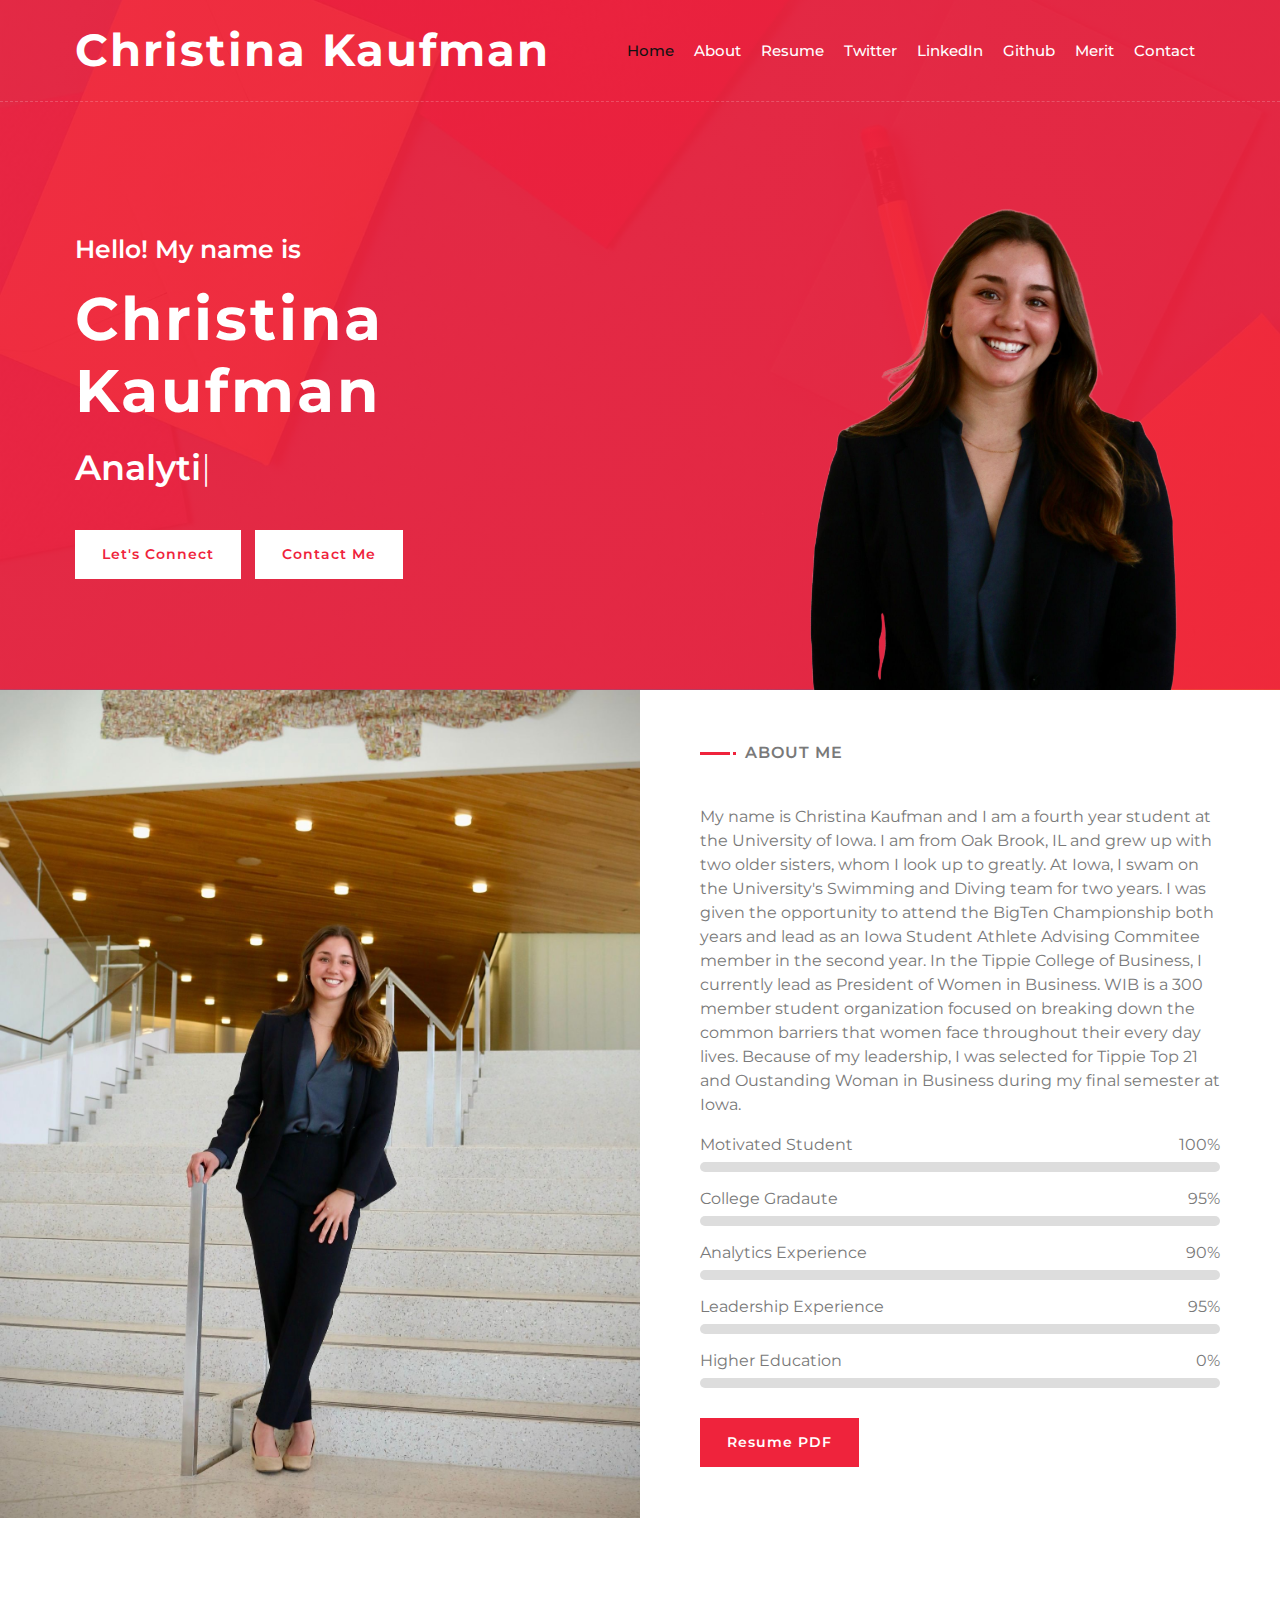
==== commit aefb5e79: "edit to popup" ====
--- a/index.html
+++ b/index.html
@@ -32,7 +32,6 @@
     <!-- Template Stylesheet -->
     <link href="css/style.css" rel="stylesheet" />
     <link rel="stylesheet" href="cookie-popup.css" />
-    <div id="cookie-popup"></div>
   </head>
  <!-- Google tag (gtag.js) -->
  <script
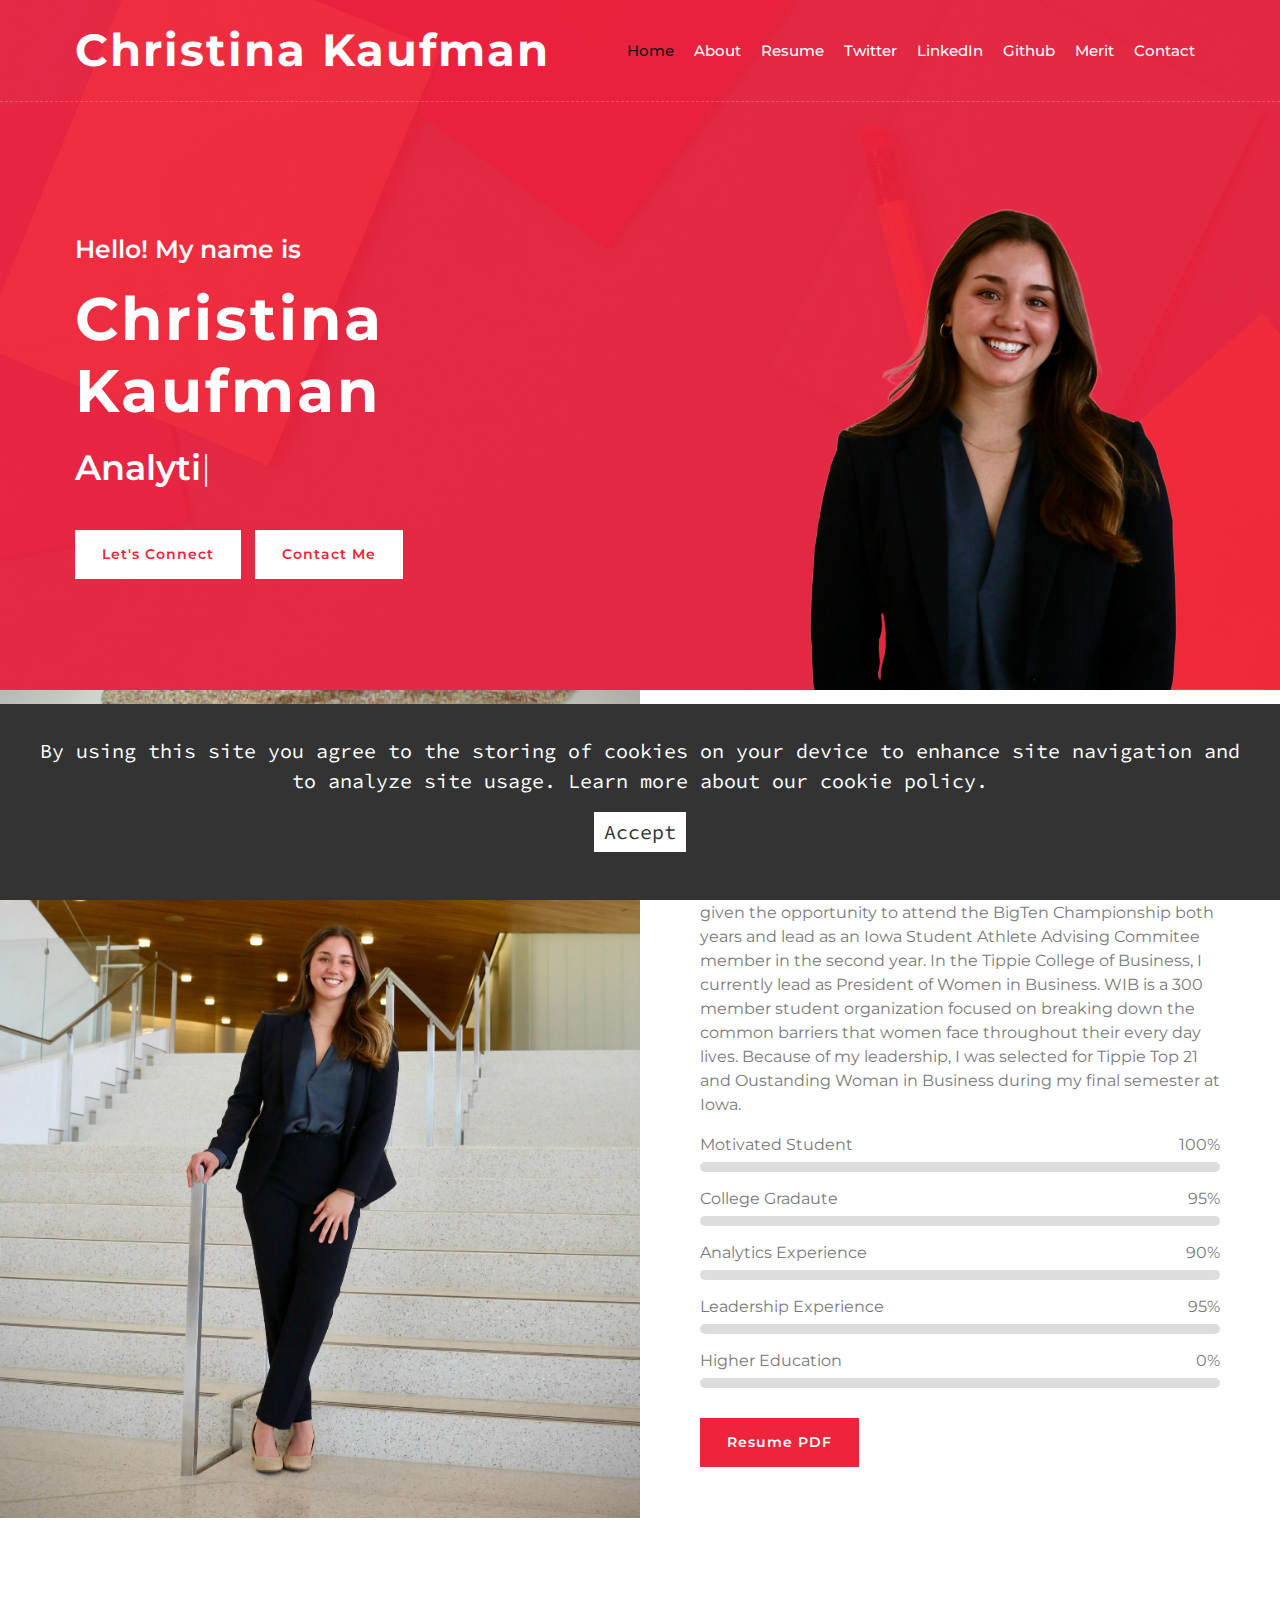
==== commit a7171d73: "re-added popup" ====
--- a/index.html
+++ b/index.html
@@ -558,5 +558,18 @@
     <!-- Template Javascript -->
     <script src="js/main.js"></script>
     <script src="cookie-popup.js"></script>
+
+    <div id="cookie-popup">
+      <p>
+        By using this site you agree to the storing of cookies on your device to
+        enhance site navigation and to analyze site usage. Learn more about our
+        <a href="/cookie-policy">cookie policy</a>.
+      </p>
+      <p>
+        <button id="accept-cookies">Accept</button>
+      </p>
+    </div>
+
+    <script src="cookie-popup.js"></script>
   </body>
 </html>
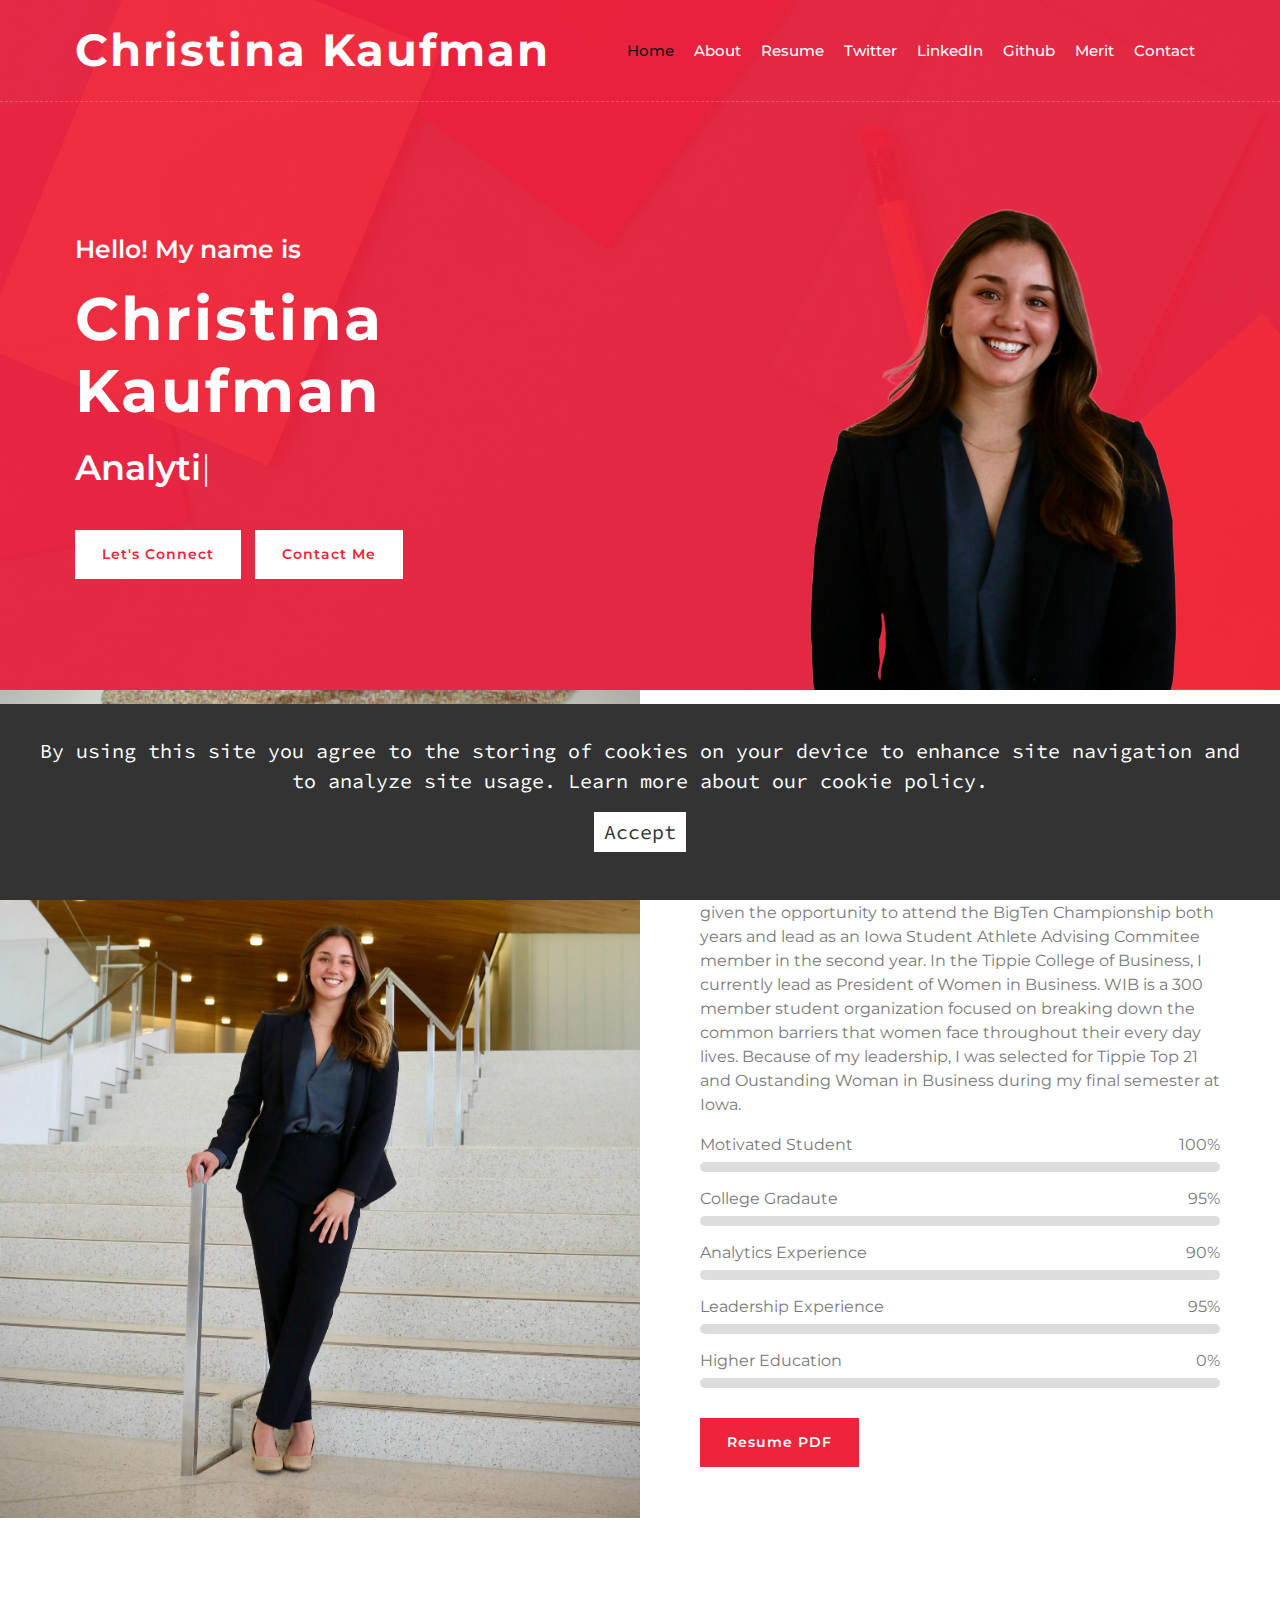
==== commit 8c9d5891: "edit to cookies page" ====
--- a/index.html
+++ b/index.html
@@ -526,7 +526,6 @@
           </p>
           <p><a href="./privacy.html" class="privacy-link">Privacy Policy</a></p>
           <p><a href="./terms.html" class="terms-link">Terms and Conditions</a></p>
-          <p><a href="./cookie-popup.html" class="cookie-popup">Cookies</a></p>
         </div>
       </div>
     </div>
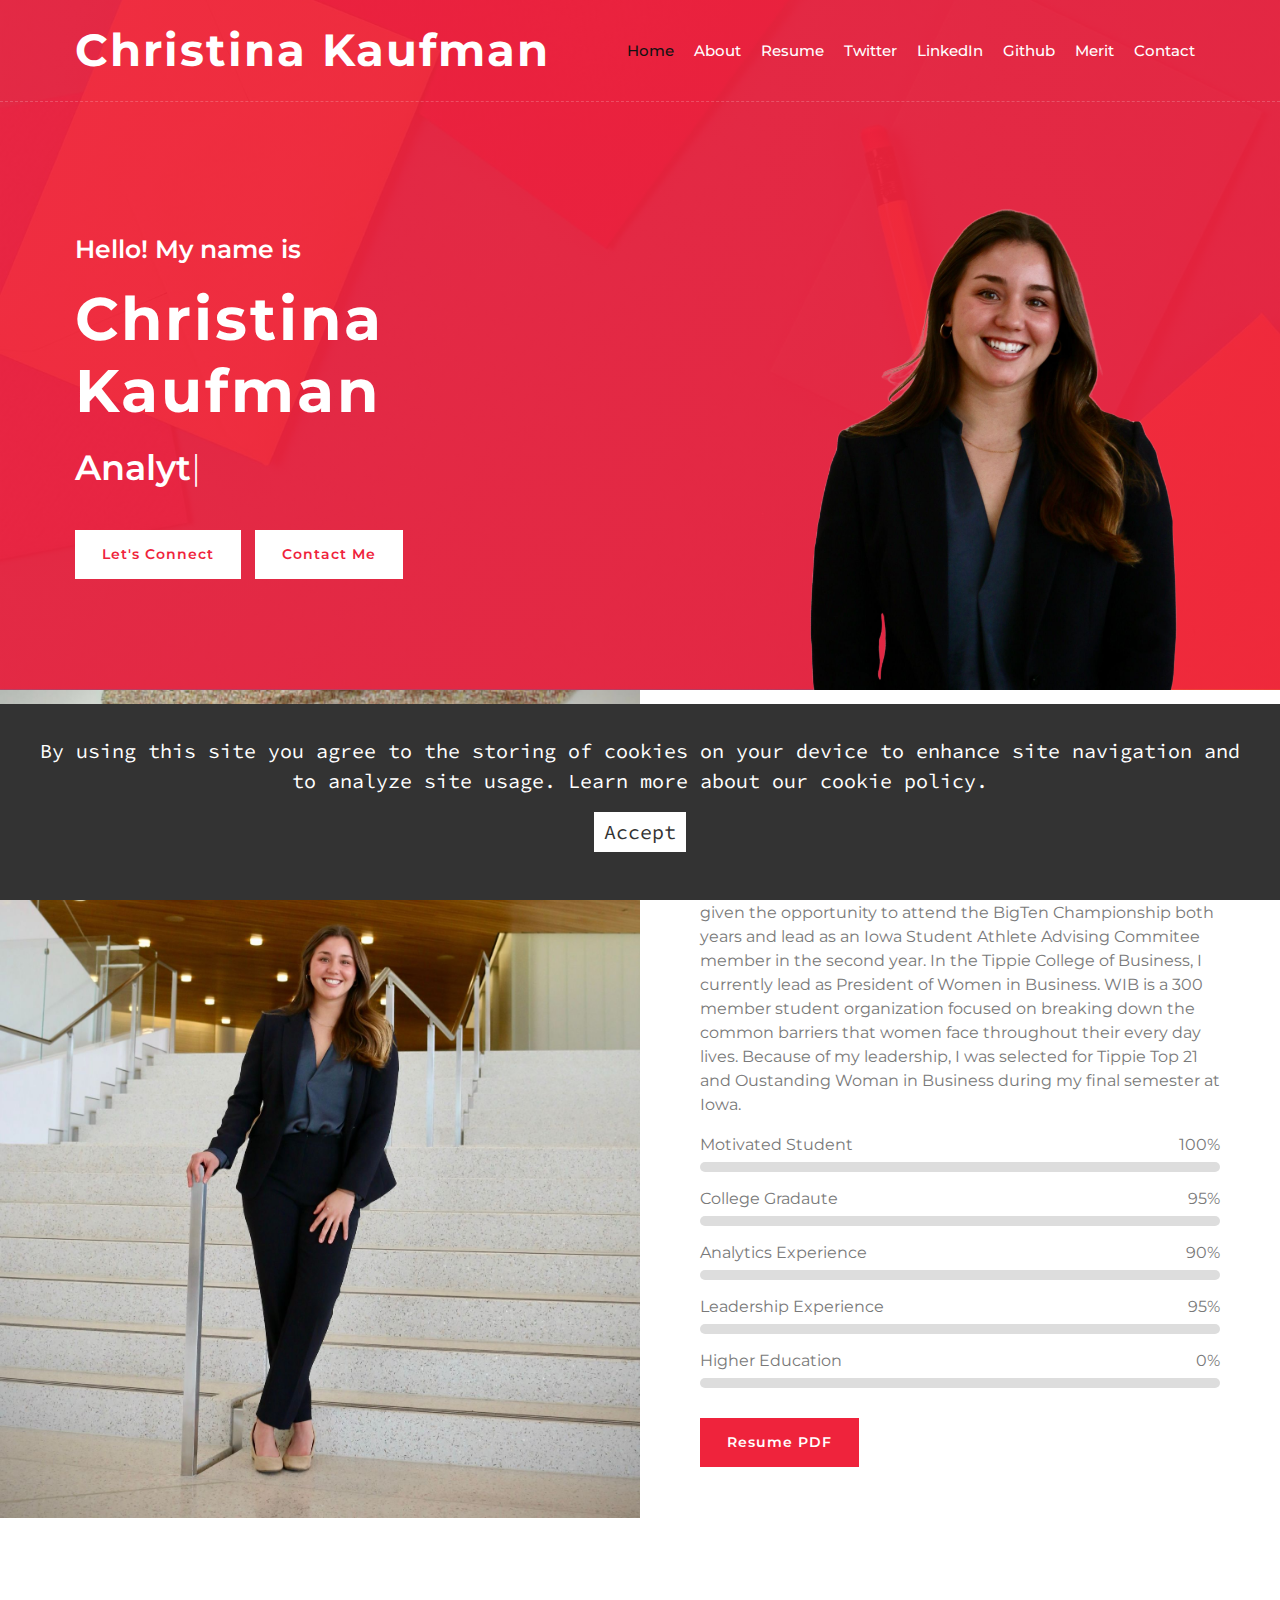
==== commit 7cc0ad78: "update to cookie policy" ====
--- a/index.html
+++ b/index.html
@@ -556,13 +556,12 @@
 
     <!-- Template Javascript -->
     <script src="js/main.js"></script>
-    <script src="cookie-popup.js"></script>
 
     <div id="cookie-popup">
       <p>
         By using this site you agree to the storing of cookies on your device to
         enhance site navigation and to analyze site usage. Learn more about our
-        <a href="/cookie-policy">cookie policy</a>.
+        <a href="/terms.html">cookie policy</a>.
       </p>
       <p>
         <button id="accept-cookies">Accept</button>
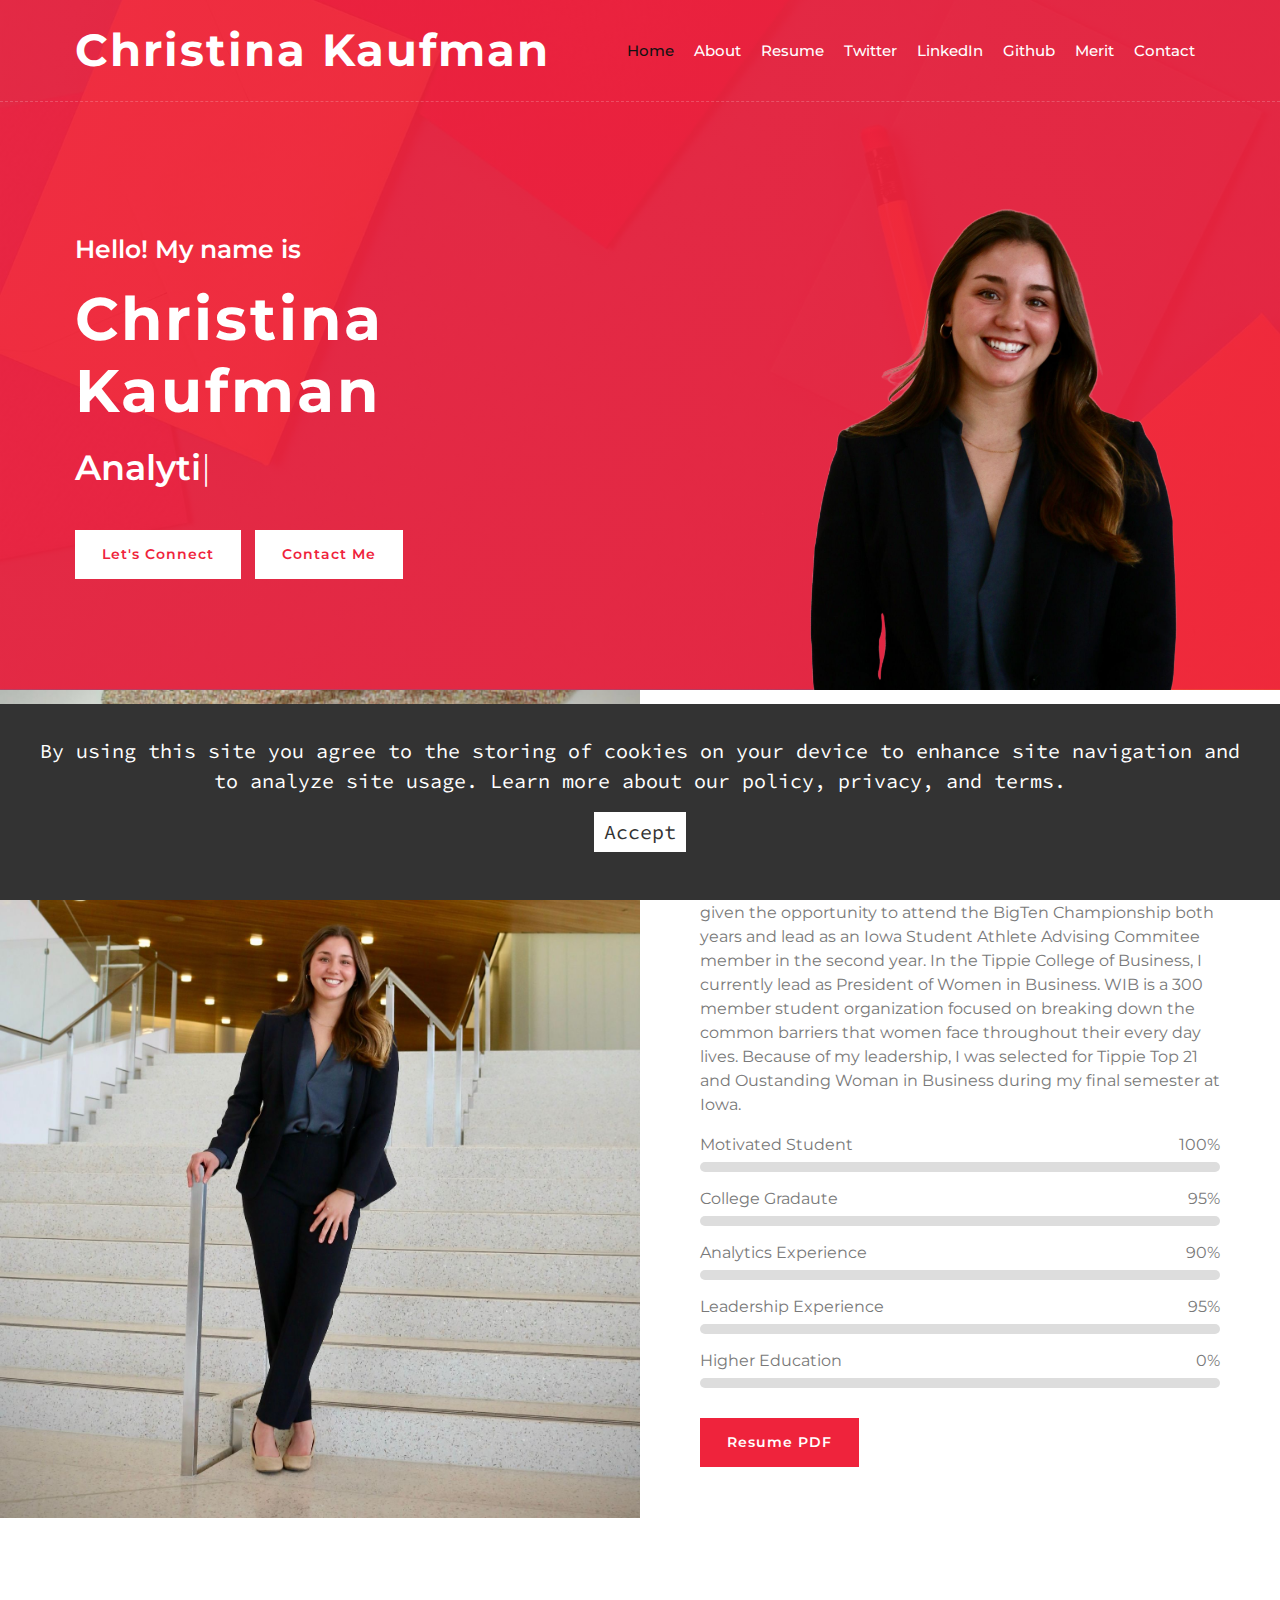
==== commit 0bbccadb: "final commit" ====
--- a/index.html
+++ b/index.html
@@ -561,7 +561,7 @@
       <p>
         By using this site you agree to the storing of cookies on your device to
         enhance site navigation and to analyze site usage. Learn more about our
-        <a href="/terms.html">cookie policy</a>.
+        <a href="/terms.html">policy, privacy, and terms</a>.
       </p>
       <p>
         <button id="accept-cookies">Accept</button>
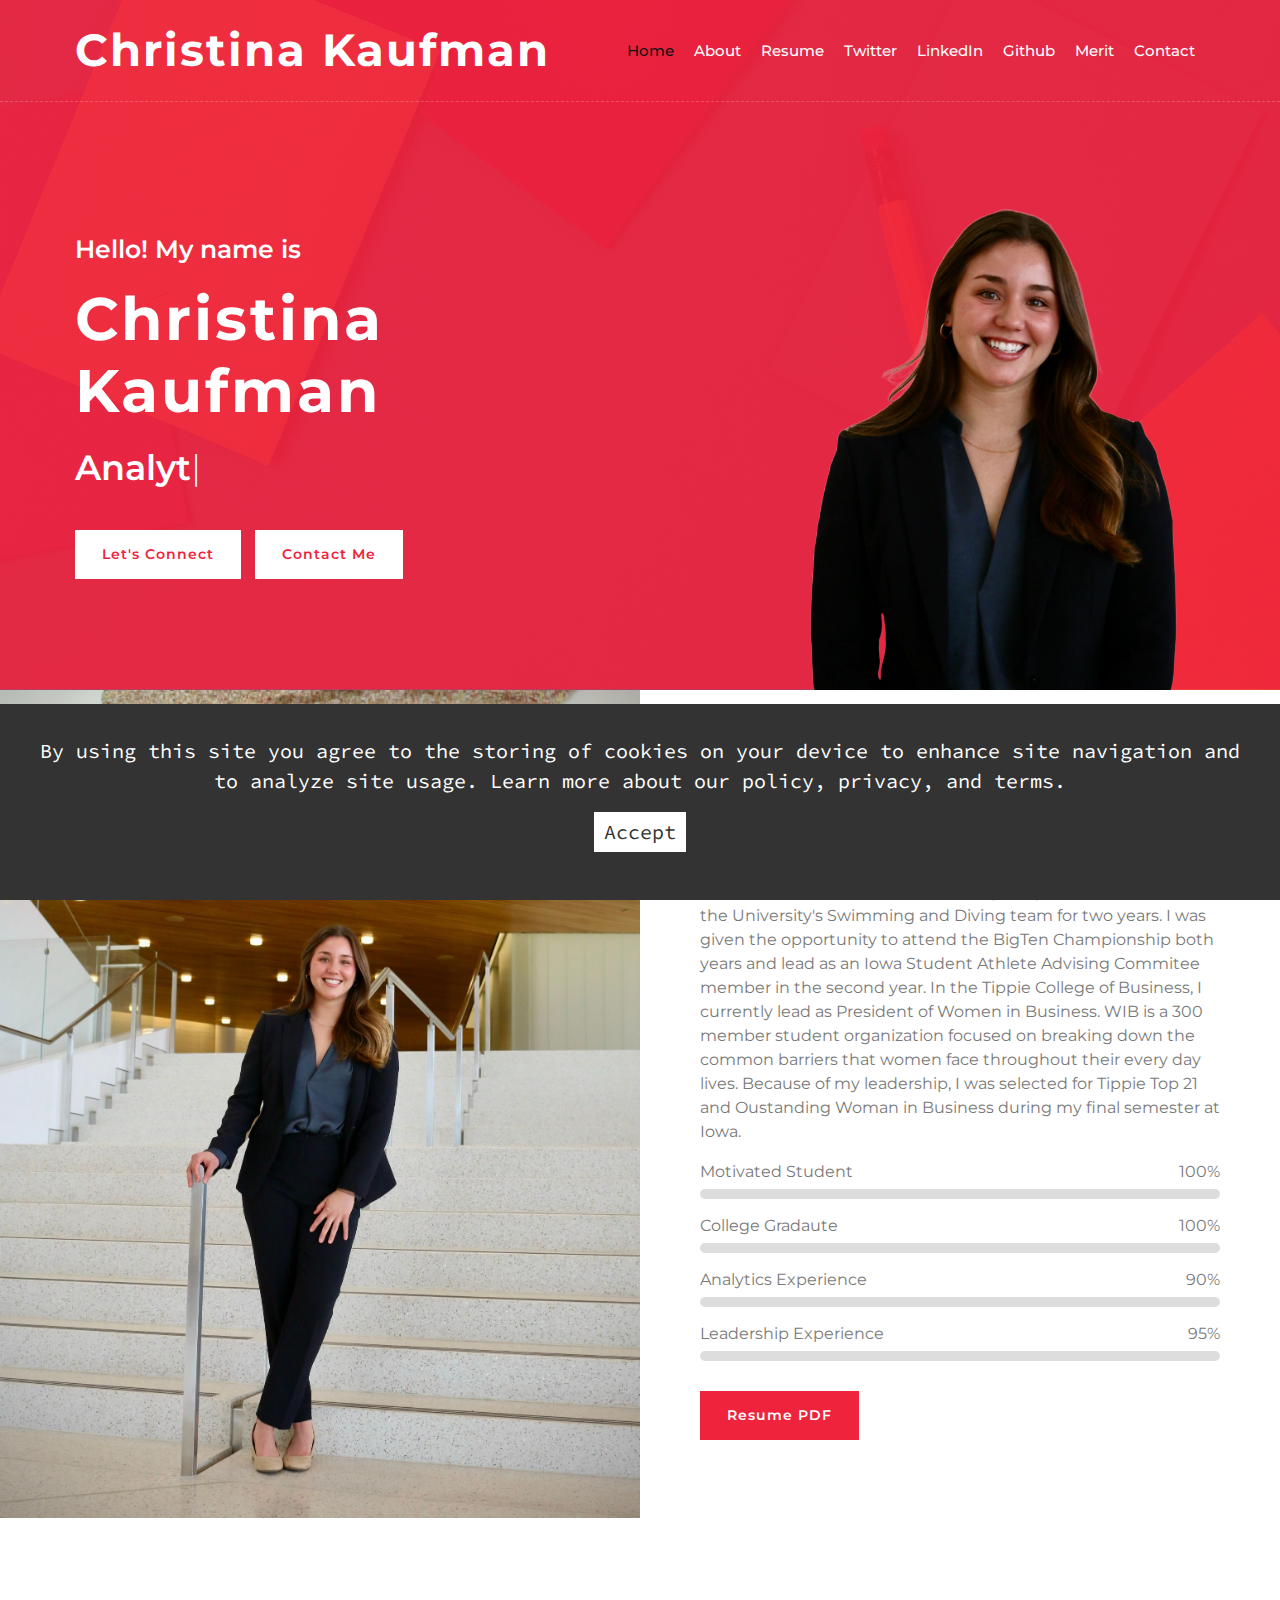
==== commit 859ebe45: "edit to progress bar section" ====
--- a/index.html
+++ b/index.html
@@ -180,13 +180,13 @@
                 </div>
                 <div class="skill-name">
                   <p>College Gradaute</p>
-                  <p>95%</p>
+                  <p>100%</p>
                 </div>
                 <div class="progress">
                   <div
                     class="progress-bar"
                     role="progressbar"
-                    aria-valuenow="95"
+                    aria-valuenow="100"
                     aria-valuemin="0"
                     aria-valuemax="100"
                   ></div>
@@ -216,19 +216,6 @@
                     aria-valuemin="0"
                     aria-valuemax="100"
                   ></div>
-                </div>
-                <div class="skill-name">
-                    <p>Higher Education</p>
-                    <p>0%</p>
-                  </div>
-                  <div class="progress">
-                    <div
-                      class="progress-bar"
-                      role="progressbar"
-                      aria-valuenow="0"
-                      aria-valuemin="0"
-                      aria-valuemax="100"
-                    ></div>
                   </div>
               </div>
               <a class="btn" a href="./pdf/Resume.pdf">Resume PDF</a>
@@ -256,10 +243,8 @@
               <h2>Marketing Data Analyst - Part-Time</h2>
               <h4>Sioux Valley Family Health, Remote</h4>
               <p>
-                Create intentional marketing content for all social media
-                platformas that align with company's brand. Formulate proper
-                business deals for the medical spa practice based on seasonal
-                and client data. Assist company in making effective business
+                Use sophisticated data analytics techniques for company to better understand their market and customers. Formulate proper
+                business deals for the medical spa practice based on the seasonality of the client data. Assist company in making effective marketing business
                 decisions to grow their medical spa practice.
               </p>
             </div>
